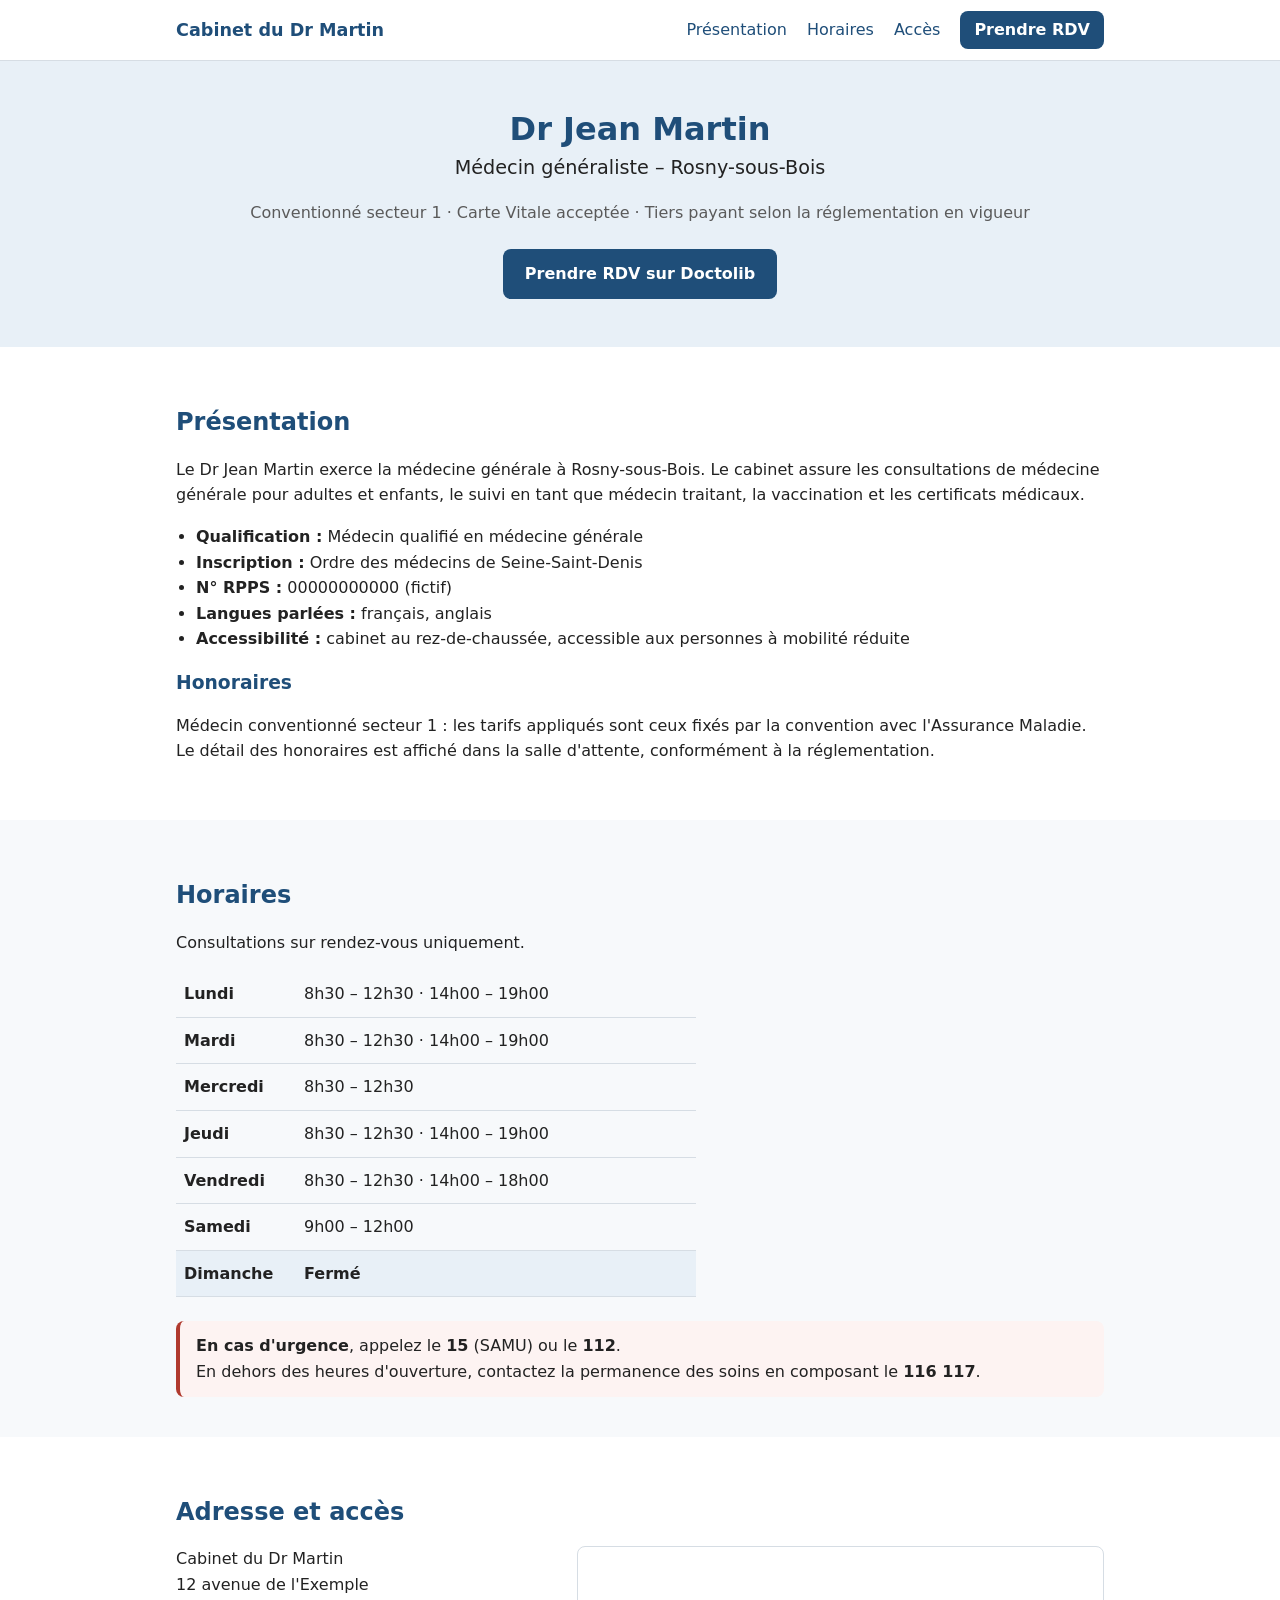
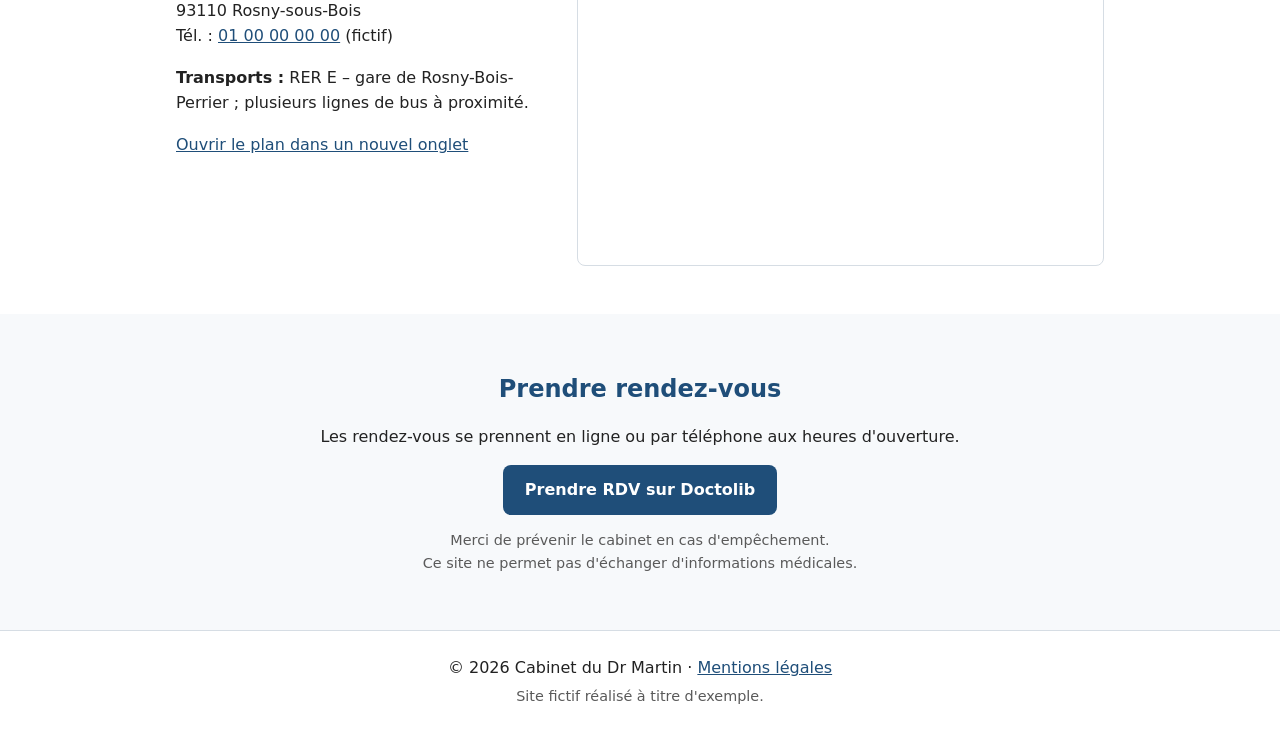
==== index.html @ 573ec7a5 "Premier commit : site vitrine du cabinet du Dr Martin Co-Authored-By: Claude Opus 5.5 <noreply@anthr" ====
<!DOCTYPE html>
<html lang="fr">
<head>
  <meta charset="UTF-8">
  <meta name="viewport" content="width=device-width, initial-scale=1">
  <title>Cabinet du Dr Martin – Médecin généraliste – Rosny-sous-Bois</title>
  <meta name="description" content="Informations pratiques du cabinet du Dr Martin, médecin généraliste à Rosny-sous-Bois : horaires, adresse, prise de rendez-vous.">
  <link rel="stylesheet" href="style.css">
</head>
<body>
  <a class="skip-link" href="#contenu">Aller au contenu</a>

  <header class="site-header">
    <div class="container header-inner">
      <a href="index.html" class="brand">Cabinet du Dr Martin</a>
      <button class="menu-toggle" aria-expanded="false" aria-controls="menu">Menu</button>
      <nav id="menu" class="nav" aria-label="Navigation principale">
        <a href="#presentation">Présentation</a>
        <a href="#horaires">Horaires</a>
        <a href="#acces">Accès</a>
        <a href="#rdv" class="btn btn-small">Prendre RDV</a>
      </nav>
    </div>
  </header>

  <main id="contenu">
    <section class="hero">
      <div class="container">
        <h1>Dr Jean Martin</h1>
        <p class="subtitle">Médecin généraliste – Rosny-sous-Bois</p>
        <p class="info-line">Conventionné secteur 1 · Carte Vitale acceptée · Tiers payant selon la réglementation en vigueur</p>
        <a href="https://www.doctolib.fr/medecin-generaliste/rosny-sous-bois/dr-martin-fictif" class="btn" target="_blank" rel="noopener">Prendre RDV sur Doctolib</a>
      </div>
    </section>

    <section id="presentation" class="section">
      <div class="container">
        <h2>Présentation</h2>
        <p>Le Dr Jean Martin exerce la médecine générale à Rosny-sous-Bois. Le cabinet assure les consultations de médecine générale pour adultes et enfants, le suivi en tant que médecin traitant, la vaccination et les certificats médicaux.</p>
        <ul class="facts">
          <li><strong>Qualification :</strong> Médecin qualifié en médecine générale</li>
          <li><strong>Inscription :</strong> Ordre des médecins de Seine-Saint-Denis</li>
          <li><strong>N° RPPS :</strong> 00000000000 (fictif)</li>
          <li><strong>Langues parlées :</strong> français, anglais</li>
          <li><strong>Accessibilité :</strong> cabinet au rez-de-chaussée, accessible aux personnes à mobilité réduite</li>
        </ul>

        <h3>Honoraires</h3>
        <p>Médecin conventionné secteur 1 : les tarifs appliqués sont ceux fixés par la convention avec l'Assurance Maladie. Le détail des honoraires est affiché dans la salle d'attente, conformément à la réglementation.</p>
      </div>
    </section>

    <section id="horaires" class="section section-alt">
      <div class="container">
        <h2>Horaires</h2>
        <p>Consultations sur rendez-vous uniquement.</p>
        <table class="hours">
          <caption class="visually-hidden">Horaires d'ouverture du cabinet</caption>
          <tbody>
            <tr data-day="1"><th scope="row">Lundi</th><td>8h30 – 12h30 · 14h00 – 19h00</td></tr>
            <tr data-day="2"><th scope="row">Mardi</th><td>8h30 – 12h30 · 14h00 – 19h00</td></tr>
            <tr data-day="3"><th scope="row">Mercredi</th><td>8h30 – 12h30</td></tr>
            <tr data-day="4"><th scope="row">Jeudi</th><td>8h30 – 12h30 · 14h00 – 19h00</td></tr>
            <tr data-day="5"><th scope="row">Vendredi</th><td>8h30 – 12h30 · 14h00 – 18h00</td></tr>
            <tr data-day="6"><th scope="row">Samedi</th><td>9h00 – 12h00</td></tr>
            <tr data-day="0"><th scope="row">Dimanche</th><td>Fermé</td></tr>
          </tbody>
        </table>
        <div class="notice" role="note">
          <p><strong>En cas d'urgence</strong>, appelez le <strong>15</strong> (SAMU) ou le <strong>112</strong>.<br>
          En dehors des heures d'ouverture, contactez la permanence des soins en composant le <strong>116 117</strong>.</p>
        </div>
      </div>
    </section>

    <section id="acces" class="section">
      <div class="container">
        <h2>Adresse et accès</h2>
        <div class="access-grid">
          <div>
            <address>
              Cabinet du Dr Martin<br>
              12 avenue de l'Exemple<br>
              93110 Rosny-sous-Bois<br>
              Tél. : <a href="tel:+33100000000">01 00 00 00 00</a> (fictif)
            </address>
            <p><strong>Transports :</strong> RER E – gare de Rosny-Bois-Perrier ; plusieurs lignes de bus à proximité.</p>
            <p><a href="https://www.openstreetmap.org/?mlat=48.8747&amp;mlon=2.4859#map=16/48.8747/2.4859" target="_blank" rel="noopener">Ouvrir le plan dans un nouvel onglet</a></p>
          </div>
          <div class="map">
            <iframe
              title="Plan d'accès au cabinet (OpenStreetMap)"
              src="https://www.openstreetmap.org/export/embed.html?bbox=2.4789%2C48.8712%2C2.4929%2C48.8782&amp;layer=mapnik&amp;marker=48.8747%2C2.4859"
              loading="lazy"></iframe>
          </div>
        </div>
      </div>
    </section>

    <section id="rdv" class="section section-alt">
      <div class="container center">
        <h2>Prendre rendez-vous</h2>
        <p>Les rendez-vous se prennent en ligne ou par téléphone aux heures d'ouverture.</p>
        <a href="https://www.doctolib.fr/medecin-generaliste/rosny-sous-bois/dr-martin-fictif" class="btn" target="_blank" rel="noopener">Prendre RDV sur Doctolib</a>
        <p class="small">Merci de prévenir le cabinet en cas d'empêchement.<br>Ce site ne permet pas d'échanger d'informations médicales.</p>
      </div>
    </section>
  </main>

  <footer class="site-footer">
    <div class="container">
      <p>© <span id="year">2026</span> Cabinet du Dr Martin · <a href="mentions-legales.html">Mentions légales</a></p>
      <p class="small">Site fictif réalisé à titre d'exemple.</p>
    </div>
  </footer>

  <script src="script.js"></script>
</body>
</html>
---- style.css ----
/* ===== Couleurs et réglages de base ===== */
:root {
  --bleu: #1f4e79;
  --bleu-clair: #e8f0f7;
  --texte: #222;
  --gris: #5a5a5a;
  --fond: #fff;
  --bord: #d6dde4;
  --rayon: 8px;
}

* { box-sizing: border-box; }

body {
  margin: 0;
  font-family: system-ui, -apple-system, "Segoe UI", Roboto, Arial, sans-serif;
  color: var(--texte);
  background: var(--fond);
  line-height: 1.6;
}

.container { max-width: 960px; margin: 0 auto; padding: 0 16px; }
h1, h2, h3 { color: var(--bleu); line-height: 1.25; }
a { color: var(--bleu); }
.small { font-size: .9rem; color: var(--gris); }
.center { text-align: center; }
.visually-hidden { position: absolute; width: 1px; height: 1px; overflow: hidden; clip: rect(0 0 0 0); }

.skip-link { position: absolute; left: -999px; }
.skip-link:focus { left: 16px; top: 8px; background: #fff; padding: 8px; z-index: 10; }

/* ===== En-tête ===== */
.site-header {
  position: sticky; top: 0; z-index: 5;
  background: #fff; border-bottom: 1px solid var(--bord);
}
.header-inner { display: flex; align-items: center; justify-content: space-between; flex-wrap: wrap; min-height: 60px; }
.brand { font-weight: 700; text-decoration: none; font-size: 1.1rem; }

.menu-toggle {
  display: none; background: none; border: 1px solid var(--bord);
  border-radius: var(--rayon); padding: 6px 12px; font: inherit; cursor: pointer;
}
.nav { display: flex; gap: 20px; align-items: center; }
.nav a { text-decoration: none; }
.nav a:hover { text-decoration: underline; }

/* ===== Boutons ===== */
.btn {
  display: inline-block; background: var(--bleu); color: #fff !important;
  padding: 12px 22px; border-radius: var(--rayon); text-decoration: none !important; font-weight: 600;
}
.btn:hover, .btn:focus { background: #163a5a; }
.btn-small { padding: 6px 14px; }

/* ===== Sections ===== */
.hero { background: var(--bleu-clair); padding: 48px 0; text-align: center; }
.hero h1 { margin: 0; font-size: 2rem; }
.subtitle { font-size: 1.2rem; margin: 4px 0 8px; }
.info-line { color: var(--gris); margin-bottom: 24px; }

.section { padding: 40px 0; }
.section-alt { background: #f7f9fb; }
.facts { padding-left: 20px; }

.hours { width: 100%; max-width: 520px; border-collapse: collapse; }
.hours th, .hours td { text-align: left; padding: 10px 8px; border-bottom: 1px solid var(--bord); }
.hours th { width: 120px; }
.hours tr.today { background: var(--bleu-clair); font-weight: 600; }

.notice {
  margin-top: 24px; padding: 12px 16px;
  border-left: 4px solid #b03a2e; background: #fdf3f2; border-radius: var(--rayon);
}
.notice p { margin: 0; }

.access-grid { display: grid; grid-template-columns: 1fr 1.4fr; gap: 24px; }
address { font-style: normal; margin-bottom: 12px; }
.map iframe { width: 100%; height: 320px; border: 1px solid var(--bord); border-radius: var(--rayon); }

.legal { max-width: 760px; }

/* ===== Pied de page ===== */
.site-footer { border-top: 1px solid var(--bord); padding: 20px 0; text-align: center; }
.site-footer p { margin: 4px 0; }

/* ===== Mobile ===== */
@media (max-width: 720px) {
  .menu-toggle { display: block; }
  .nav { display: none; width: 100%; flex-direction: column; align-items: flex-start; gap: 12px; padding: 12px 0; }
  .nav.open { display: flex; }
  .nav-static { display: flex; width: auto; padding: 0; }
  .access-grid { grid-template-columns: 1fr; }
  .hero h1 { font-size: 1.6rem; }
}
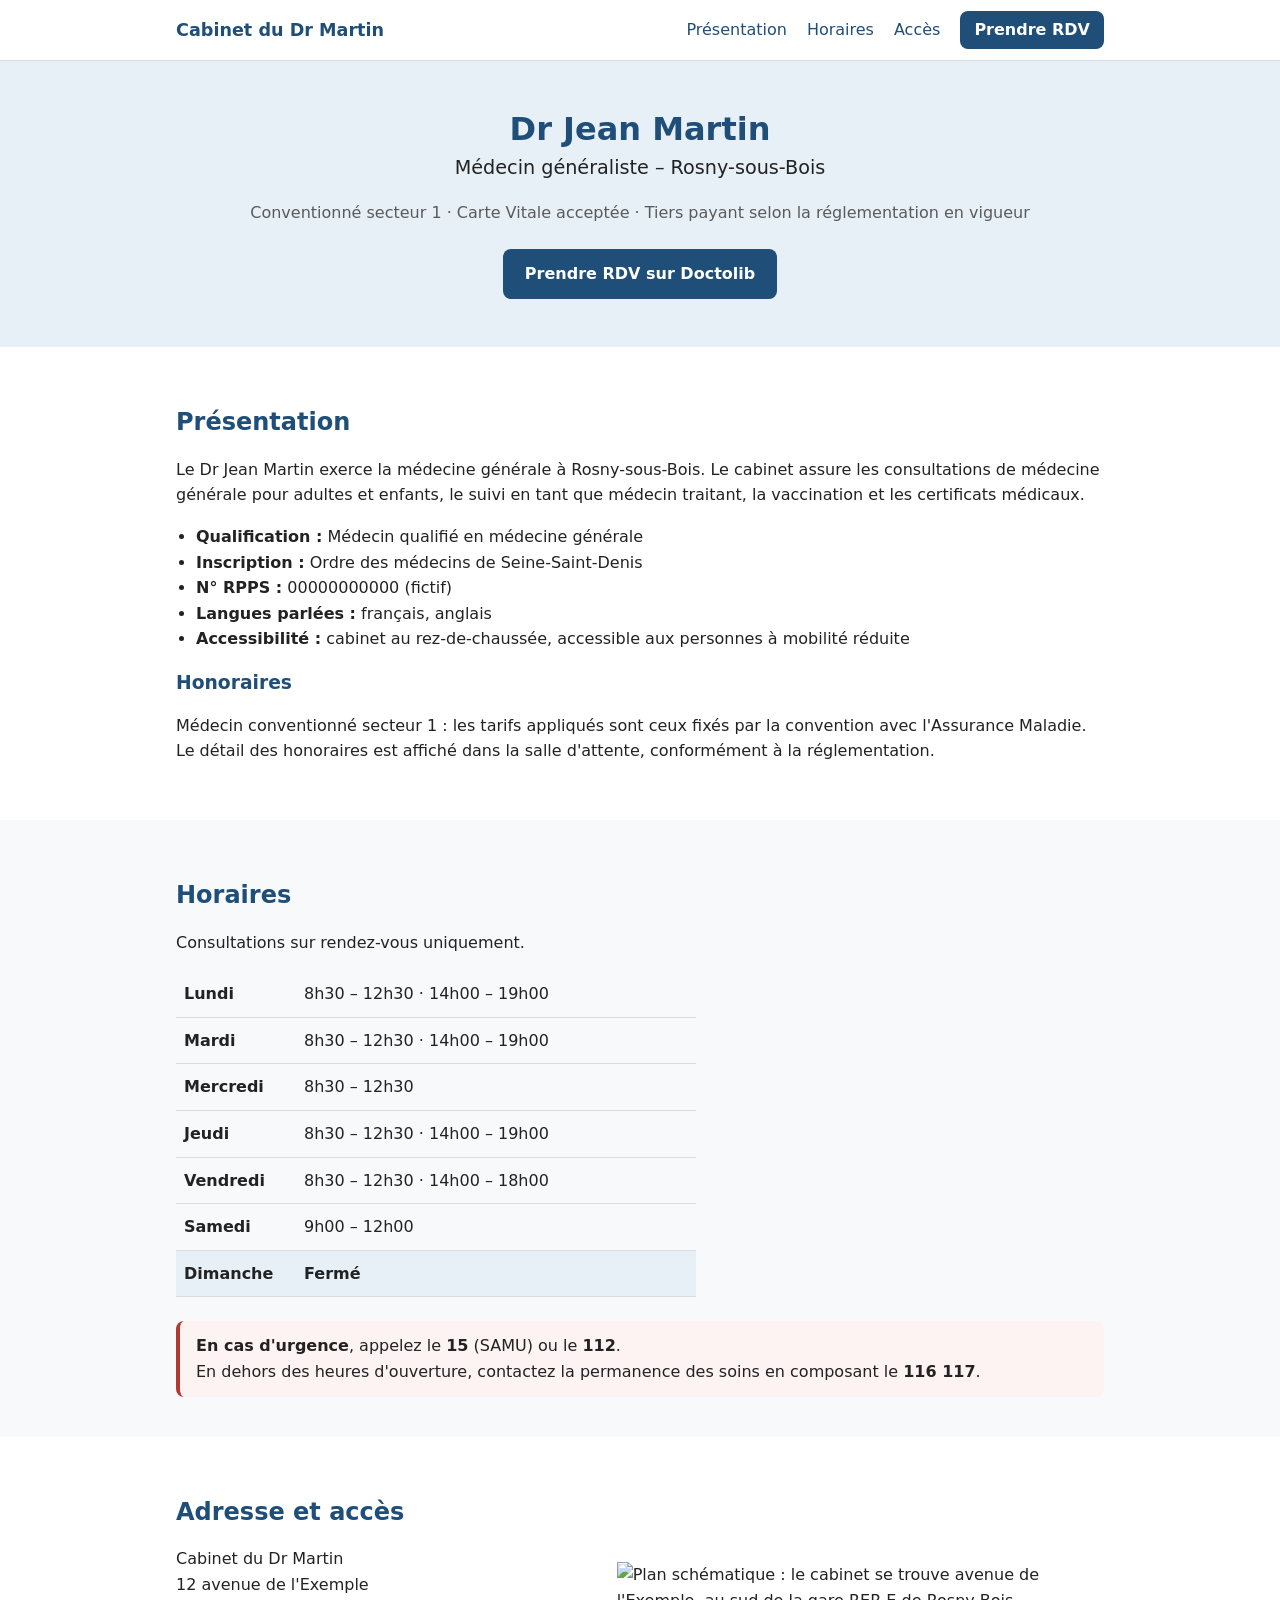
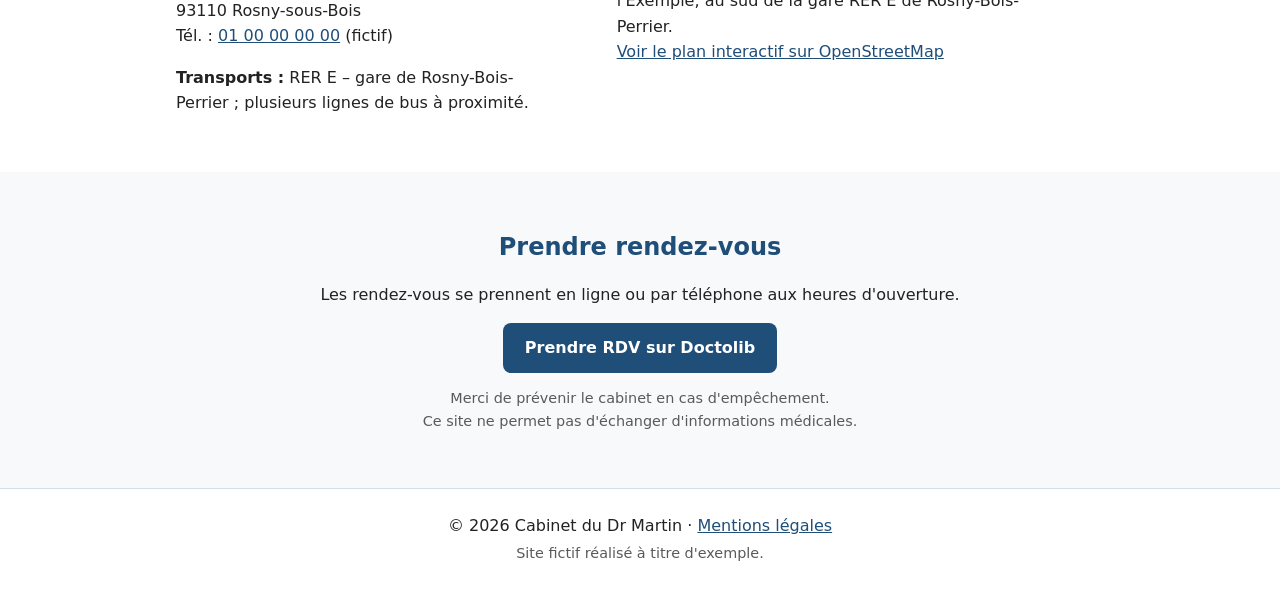
==== commit 5b85beca: "Référencement : données schema.org, favicon et balises Open Graph Co-Authored-By: Claude Opus 5.5 <n" ====
--- a/index.html
+++ b/index.html
@@ -5,7 +5,58 @@
   <meta name="viewport" content="width=device-width, initial-scale=1">
   <title>Cabinet du Dr Martin – Médecin généraliste – Rosny-sous-Bois</title>
   <meta name="description" content="Informations pratiques du cabinet du Dr Martin, médecin généraliste à Rosny-sous-Bois : horaires, adresse, prise de rendez-vous.">
+  <!-- Adresse officielle de la page (domaine fictif à remplacer) -->
+  <link rel="canonical" href="https://www.cabinet-dr-martin.example/">
+
+  <!-- Icône de l'onglet et de l'écran d'accueil -->
+  <link rel="icon" href="favicon.svg" type="image/svg+xml">
+  <link rel="apple-touch-icon" href="apple-touch-icon.png">
+
+  <!-- Open Graph : aperçu quand le lien est partagé (WhatsApp, Facebook, LinkedIn...) -->
+  <meta property="og:type" content="website">
+  <meta property="og:locale" content="fr_FR">
+  <meta property="og:site_name" content="Cabinet du Dr Martin">
+  <meta property="og:title" content="Cabinet du Dr Martin – Médecin généraliste à Rosny-sous-Bois">
+  <meta property="og:description" content="Horaires, adresse et prise de rendez-vous du cabinet de médecine générale du Dr Martin.">
+  <meta property="og:url" content="https://www.cabinet-dr-martin.example/">
+  <meta property="og:image" content="https://www.cabinet-dr-martin.example/og-image.png">
+  <meta property="og:image:width" content="1200">
+  <meta property="og:image:height" content="630">
+  <meta property="og:image:alt" content="Cabinet médical du Dr Jean Martin, médecin généraliste à Rosny-sous-Bois">
+  <meta name="twitter:card" content="summary_large_image">
+
+  <!-- Données structurées schema.org : fiche d'identité lisible par les moteurs de recherche -->
+  <script type="application/ld+json">
+  {
+    "@context": "https://schema.org",
+    "@type": "Physician",
+    "name": "Cabinet du Dr Martin",
+    "description": "Cabinet de médecine générale à Rosny-sous-Bois.",
+    "url": "https://www.cabinet-dr-martin.example/",
+    "image": "https://www.cabinet-dr-martin.example/og-image.png",
+    "telephone": "+33100000000",
+    "medicalSpecialty": "PrimaryCare",
+    "address": {
+      "@type": "PostalAddress",
+      "streetAddress": "12 avenue de l'Exemple",
+      "postalCode": "93110",
+      "addressLocality": "Rosny-sous-Bois",
+      "addressCountry": "FR"
+    },
+    "geo": { "@type": "GeoCoordinates", "latitude": 48.8747, "longitude": 2.4859 },
+    "openingHoursSpecification": [
+      { "@type": "OpeningHoursSpecification", "dayOfWeek": ["Monday", "Tuesday", "Thursday"], "opens": "08:30", "closes": "12:30" },
+      { "@type": "OpeningHoursSpecification", "dayOfWeek": ["Monday", "Tuesday", "Thursday"], "opens": "14:00", "closes": "19:00" },
+      { "@type": "OpeningHoursSpecification", "dayOfWeek": "Wednesday", "opens": "08:30", "closes": "12:30" },
+      { "@type": "OpeningHoursSpecification", "dayOfWeek": "Friday", "opens": "08:30", "closes": "12:30" },
+      { "@type": "OpeningHoursSpecification", "dayOfWeek": "Friday", "opens": "14:00", "closes": "18:00" },
+      { "@type": "OpeningHoursSpecification", "dayOfWeek": "Saturday", "opens": "09:00", "closes": "12:00" }
+    ]
+  }
+  </script>
+
   <link rel="stylesheet" href="style.css">
+  <script>document.documentElement.classList.add('js');</script>
 </head>
 <body>
   <a class="skip-link" href="#contenu">Aller au contenu</a>
@@ -85,14 +136,12 @@
               Tél. : <a href="tel:+33100000000">01 00 00 00 00</a> (fictif)
             </address>
             <p><strong>Transports :</strong> RER E – gare de Rosny-Bois-Perrier ; plusieurs lignes de bus à proximité.</p>
-            <p><a href="https://www.openstreetmap.org/?mlat=48.8747&amp;mlon=2.4859#map=16/48.8747/2.4859" target="_blank" rel="noopener">Ouvrir le plan dans un nouvel onglet</a></p>
           </div>
-          <div class="map">
-            <iframe
-              title="Plan d'accès au cabinet (OpenStreetMap)"
-              src="https://www.openstreetmap.org/export/embed.html?bbox=2.4789%2C48.8712%2C2.4929%2C48.8782&amp;layer=mapnik&amp;marker=48.8747%2C2.4859"
-              loading="lazy"></iframe>
-          </div>
+          <figure class="map">
+            <img src="plan.svg" width="600" height="400" loading="lazy"
+                 alt="Plan schématique : le cabinet se trouve avenue de l'Exemple, au sud de la gare RER E de Rosny-Bois-Perrier.">
+            <figcaption><a href="https://www.openstreetmap.org/?mlat=48.8747&amp;mlon=2.4859#map=17/48.8747/2.4859" target="_blank" rel="noopener">Voir le plan interactif sur OpenStreetMap<span class="visually-hidden"> (nouvel onglet)</span></a></figcaption>
+          </figure>
         </div>
       </div>
     </section>
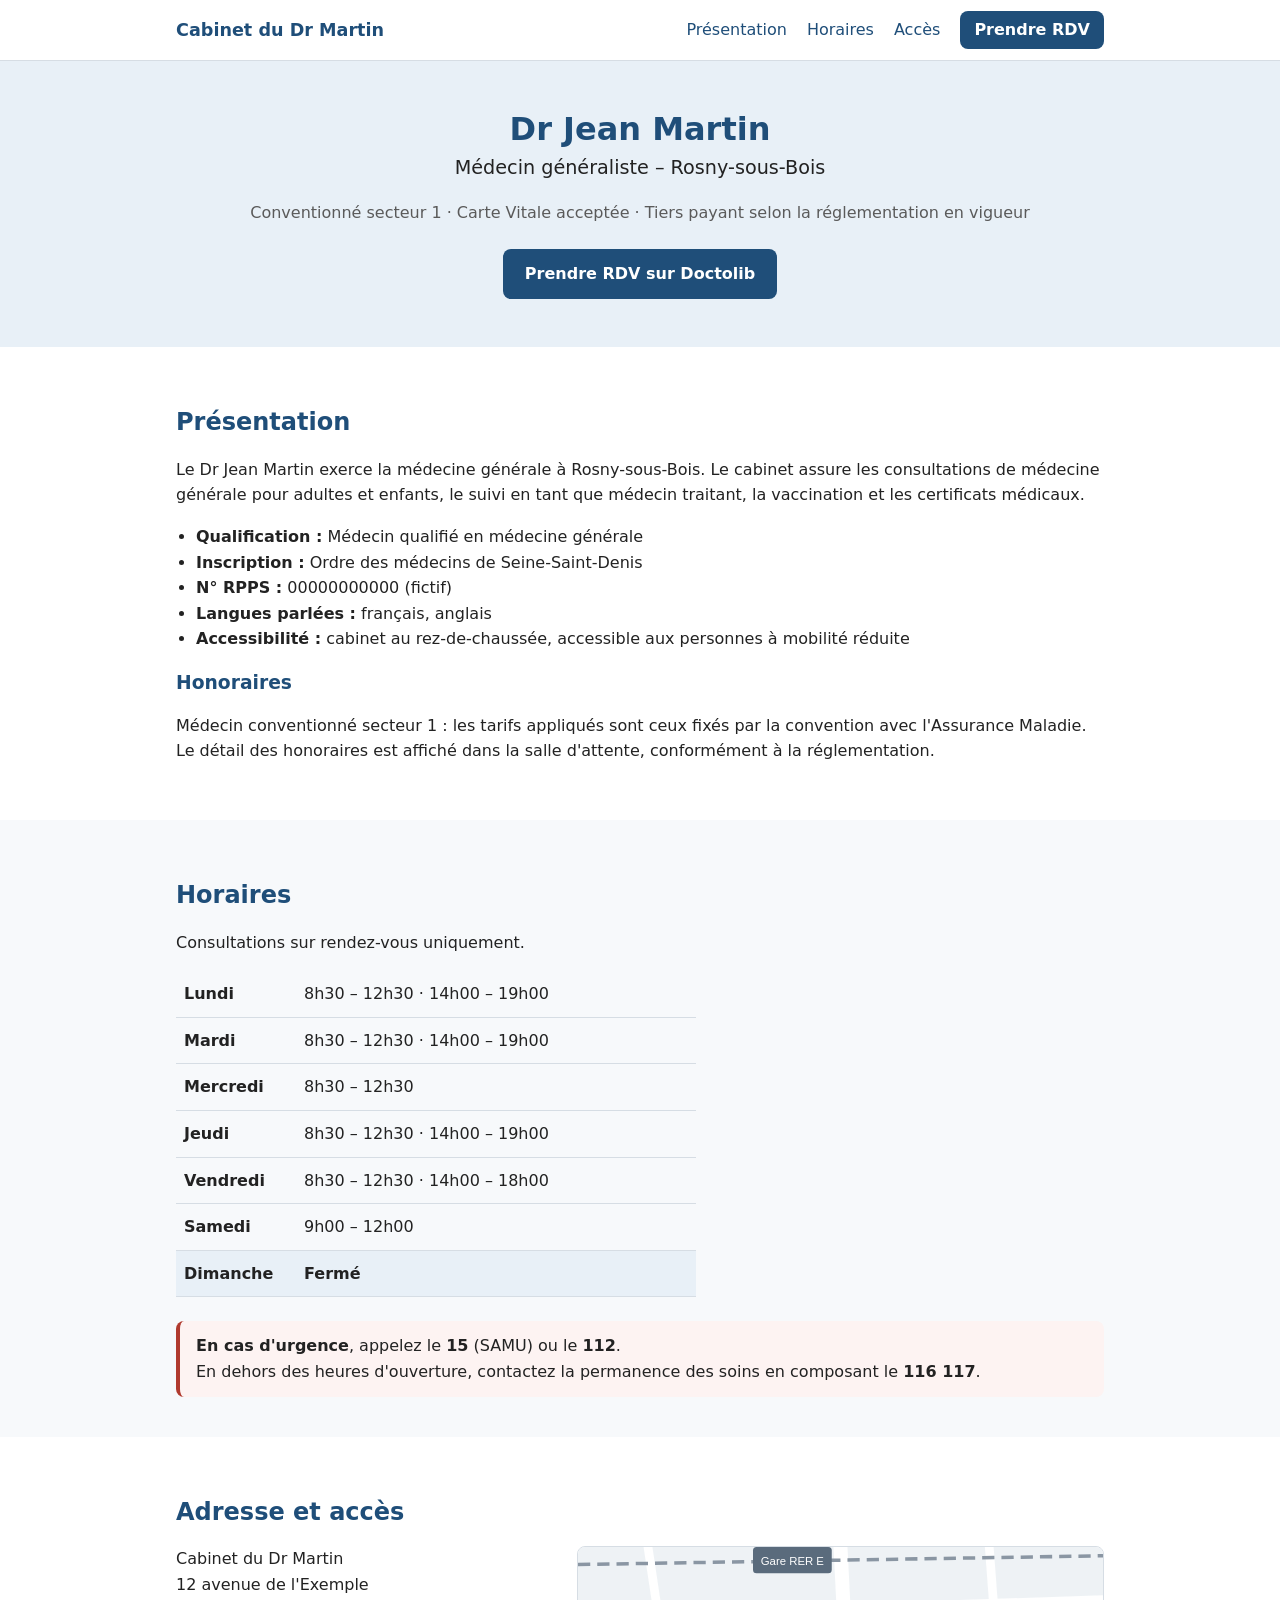
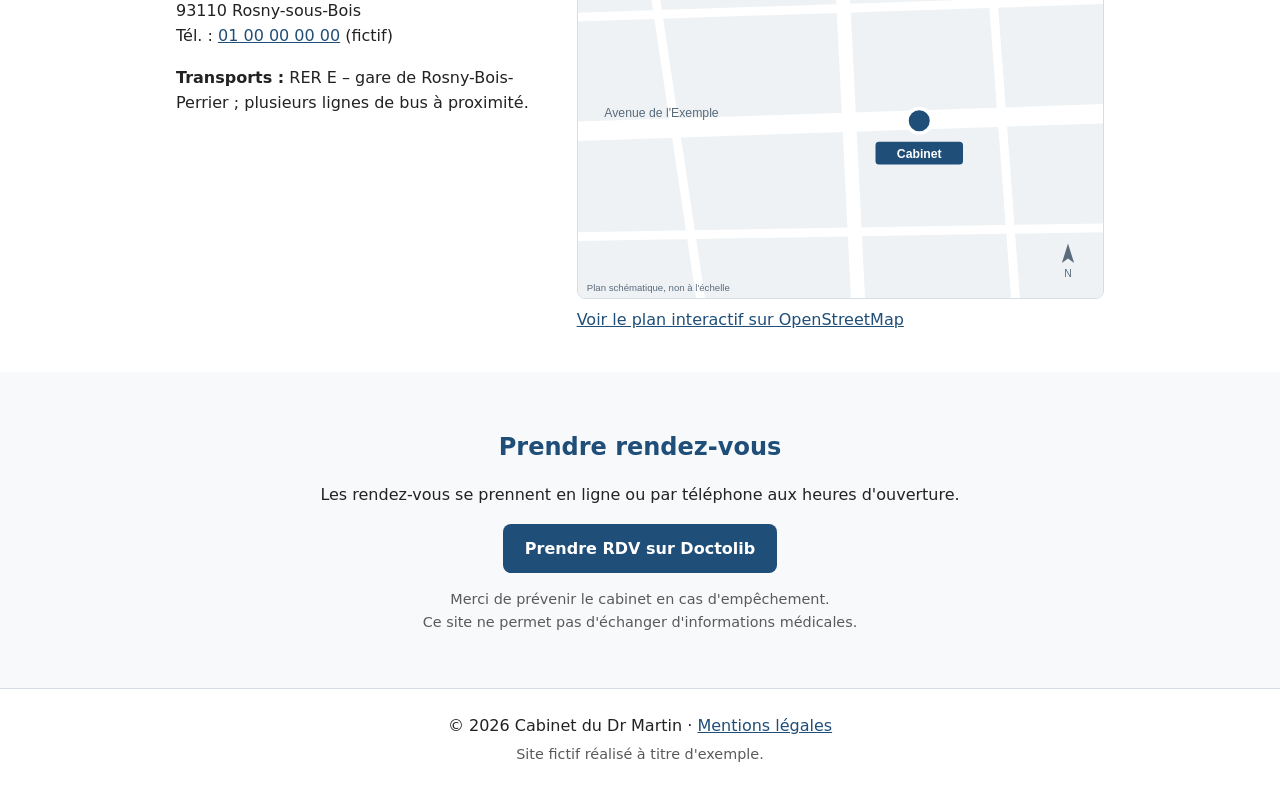
==== commit 8555ef20: "Accessibilité : menu visible sans JavaScript, titres non masqués par l'en-tête ; plan en image local" ====
--- a/index.html
+++ b/index.html
@@ -5,56 +5,6 @@
   <meta name="viewport" content="width=device-width, initial-scale=1">
   <title>Cabinet du Dr Martin – Médecin généraliste – Rosny-sous-Bois</title>
   <meta name="description" content="Informations pratiques du cabinet du Dr Martin, médecin généraliste à Rosny-sous-Bois : horaires, adresse, prise de rendez-vous.">
-  <!-- Adresse officielle de la page (domaine fictif à remplacer) -->
-  <link rel="canonical" href="https://www.cabinet-dr-martin.example/">
-
-  <!-- Icône de l'onglet et de l'écran d'accueil -->
-  <link rel="icon" href="favicon.svg" type="image/svg+xml">
-  <link rel="apple-touch-icon" href="apple-touch-icon.png">
-
-  <!-- Open Graph : aperçu quand le lien est partagé (WhatsApp, Facebook, LinkedIn...) -->
-  <meta property="og:type" content="website">
-  <meta property="og:locale" content="fr_FR">
-  <meta property="og:site_name" content="Cabinet du Dr Martin">
-  <meta property="og:title" content="Cabinet du Dr Martin – Médecin généraliste à Rosny-sous-Bois">
-  <meta property="og:description" content="Horaires, adresse et prise de rendez-vous du cabinet de médecine générale du Dr Martin.">
-  <meta property="og:url" content="https://www.cabinet-dr-martin.example/">
-  <meta property="og:image" content="https://www.cabinet-dr-martin.example/og-image.png">
-  <meta property="og:image:width" content="1200">
-  <meta property="og:image:height" content="630">
-  <meta property="og:image:alt" content="Cabinet médical du Dr Jean Martin, médecin généraliste à Rosny-sous-Bois">
-  <meta name="twitter:card" content="summary_large_image">
-
-  <!-- Données structurées schema.org : fiche d'identité lisible par les moteurs de recherche -->
-  <script type="application/ld+json">
-  {
-    "@context": "https://schema.org",
-    "@type": "Physician",
-    "name": "Cabinet du Dr Martin",
-    "description": "Cabinet de médecine générale à Rosny-sous-Bois.",
-    "url": "https://www.cabinet-dr-martin.example/",
-    "image": "https://www.cabinet-dr-martin.example/og-image.png",
-    "telephone": "+33100000000",
-    "medicalSpecialty": "PrimaryCare",
-    "address": {
-      "@type": "PostalAddress",
-      "streetAddress": "12 avenue de l'Exemple",
-      "postalCode": "93110",
-      "addressLocality": "Rosny-sous-Bois",
-      "addressCountry": "FR"
-    },
-    "geo": { "@type": "GeoCoordinates", "latitude": 48.8747, "longitude": 2.4859 },
-    "openingHoursSpecification": [
-      { "@type": "OpeningHoursSpecification", "dayOfWeek": ["Monday", "Tuesday", "Thursday"], "opens": "08:30", "closes": "12:30" },
-      { "@type": "OpeningHoursSpecification", "dayOfWeek": ["Monday", "Tuesday", "Thursday"], "opens": "14:00", "closes": "19:00" },
-      { "@type": "OpeningHoursSpecification", "dayOfWeek": "Wednesday", "opens": "08:30", "closes": "12:30" },
-      { "@type": "OpeningHoursSpecification", "dayOfWeek": "Friday", "opens": "08:30", "closes": "12:30" },
-      { "@type": "OpeningHoursSpecification", "dayOfWeek": "Friday", "opens": "14:00", "closes": "18:00" },
-      { "@type": "OpeningHoursSpecification", "dayOfWeek": "Saturday", "opens": "09:00", "closes": "12:00" }
-    ]
-  }
-  </script>
-
   <link rel="stylesheet" href="style.css">
   <script>document.documentElement.classList.add('js');</script>
 </head>
--- a/style.css
+++ b/style.css
@@ -18,6 +18,9 @@
   background: var(--fond);
   line-height: 1.6;
 }
+
+/* Laisse la place de l'en-tête fixe quand on arrive sur une section via le menu */
+[id] { scroll-margin-top: 76px; }
 
 .container { max-width: 960px; margin: 0 auto; padding: 0 16px; }
 h1, h2, h3 { color: var(--bleu); line-height: 1.25; }
@@ -76,7 +79,9 @@
 
 .access-grid { display: grid; grid-template-columns: 1fr 1.4fr; gap: 24px; }
 address { font-style: normal; margin-bottom: 12px; }
-.map iframe { width: 100%; height: 320px; border: 1px solid var(--bord); border-radius: var(--rayon); }
+.map { margin: 0; }
+.map img { display: block; width: 100%; height: auto; border: 1px solid var(--bord); border-radius: var(--rayon); }
+.map figcaption { margin-top: 8px; }
 
 .legal { max-width: 760px; }
 
@@ -86,9 +91,11 @@
 
 /* ===== Mobile ===== */
 @media (max-width: 720px) {
-  .menu-toggle { display: block; }
-  .nav { display: none; width: 100%; flex-direction: column; align-items: flex-start; gap: 12px; padding: 12px 0; }
-  .nav.open { display: flex; }
+  /* Sans JavaScript : menu toujours visible, en colonne. Avec JavaScript : replié derrière le bouton. */
+  .nav { width: 100%; flex-direction: column; align-items: flex-start; gap: 12px; padding: 12px 0; }
+  .js .menu-toggle { display: block; }
+  .js .nav { display: none; }
+  .js .nav.open { display: flex; }
   .nav-static { display: flex; width: auto; padding: 0; }
   .access-grid { grid-template-columns: 1fr; }
   .hero h1 { font-size: 1.6rem; }
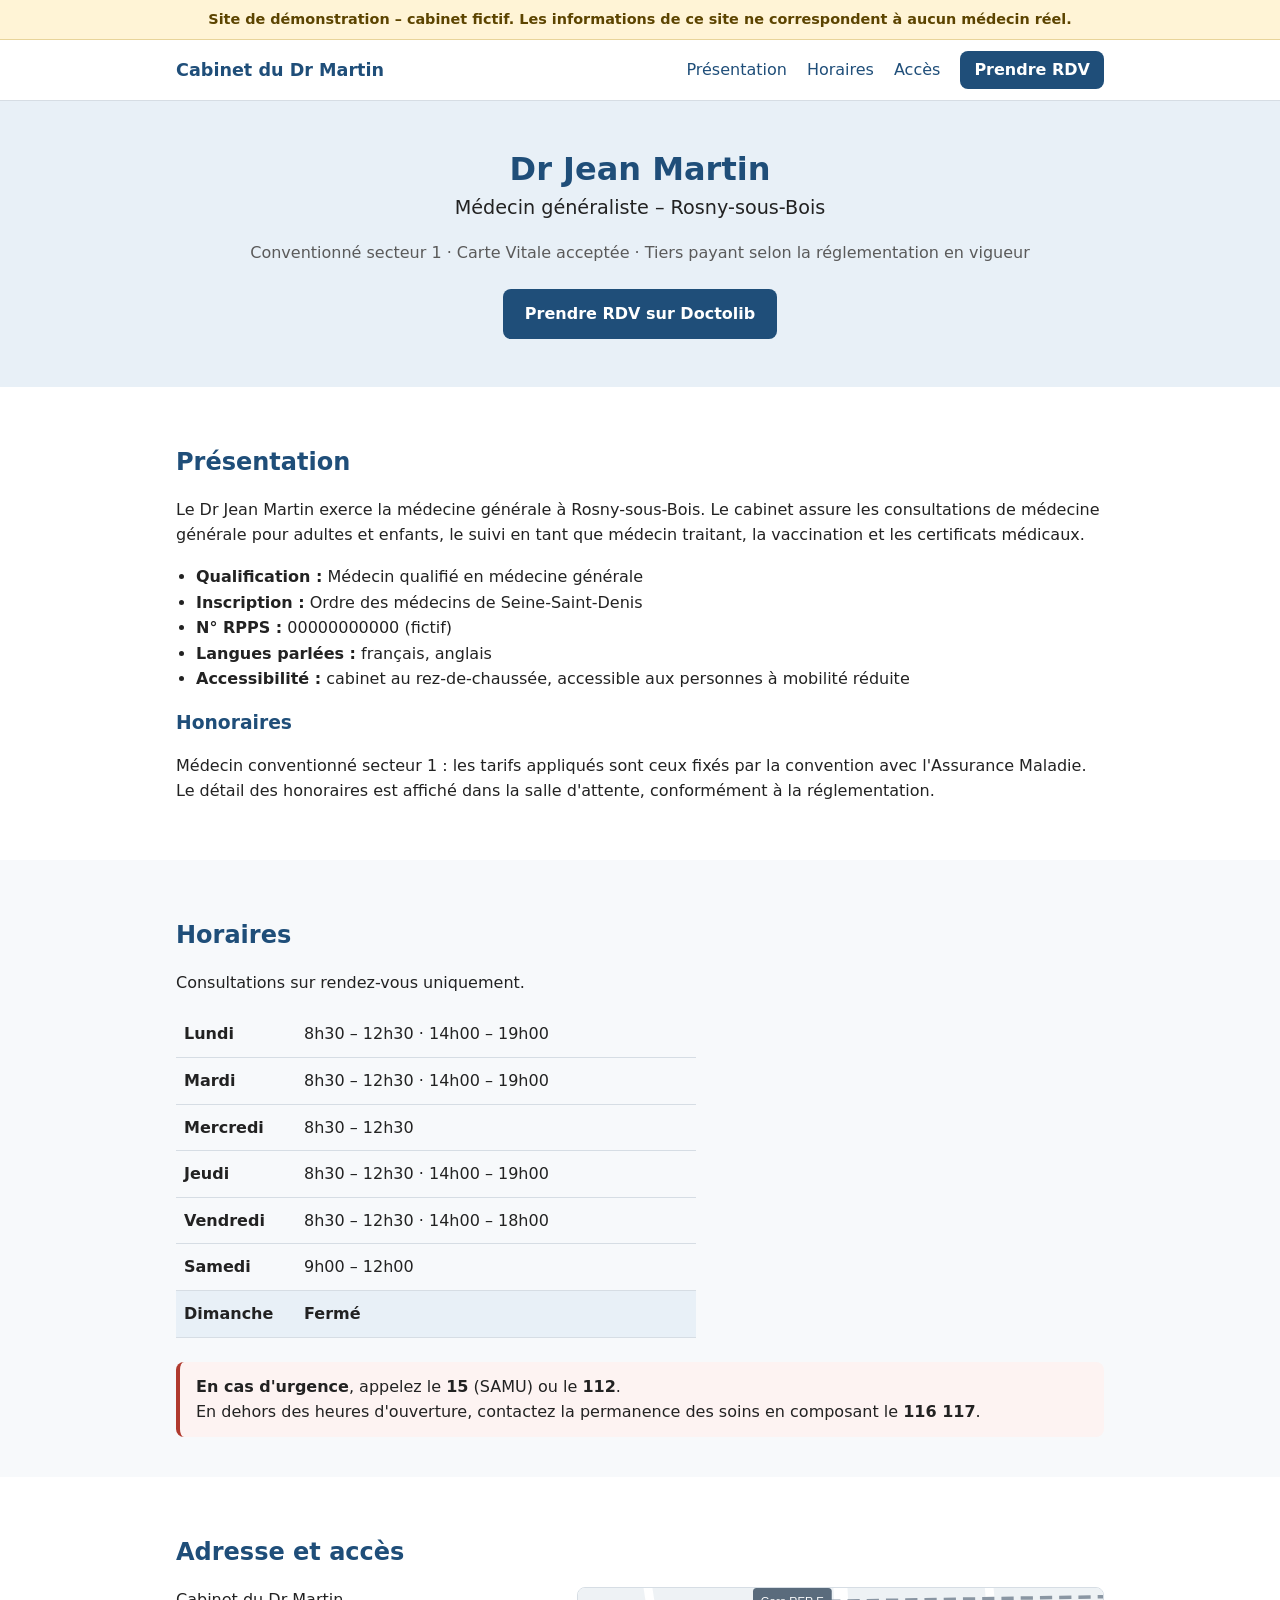
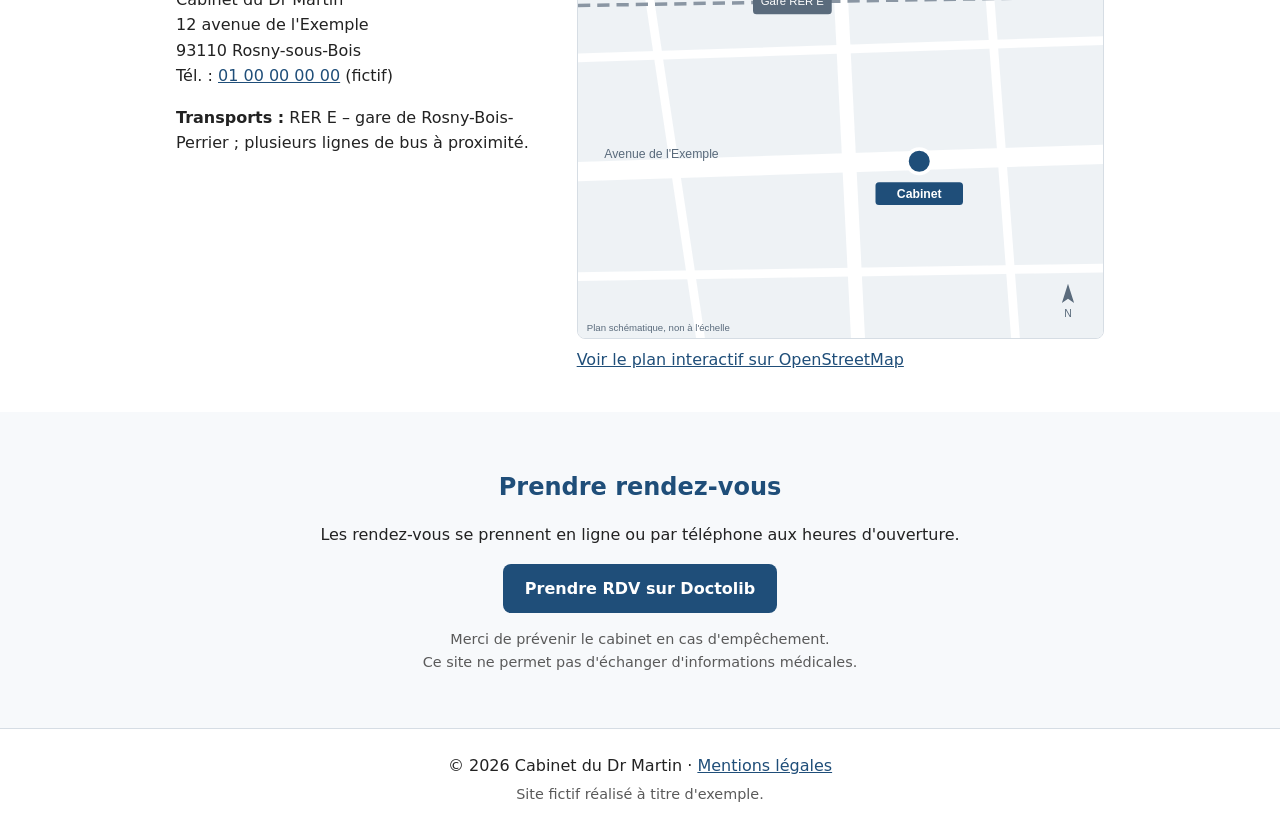
==== commit faea3ce8: "Adresse GitHub Pages dans les métadonnées et bandeau « site de démonstration » Co-Authored-By: Claud" ====
--- a/index.html
+++ b/index.html
@@ -5,10 +5,61 @@
   <meta name="viewport" content="width=device-width, initial-scale=1">
   <title>Cabinet du Dr Martin – Médecin généraliste – Rosny-sous-Bois</title>
   <meta name="description" content="Informations pratiques du cabinet du Dr Martin, médecin généraliste à Rosny-sous-Bois : horaires, adresse, prise de rendez-vous.">
+  <!-- Adresse officielle de la page -->
+  <link rel="canonical" href="https://ndioursidi-commits.github.io/cabinet-dr-martin/">
+
+  <!-- Icône de l'onglet et de l'écran d'accueil -->
+  <link rel="icon" href="favicon.svg" type="image/svg+xml">
+  <link rel="apple-touch-icon" href="apple-touch-icon.png">
+
+  <!-- Open Graph : aperçu quand le lien est partagé (WhatsApp, Facebook, LinkedIn...) -->
+  <meta property="og:type" content="website">
+  <meta property="og:locale" content="fr_FR">
+  <meta property="og:site_name" content="Cabinet du Dr Martin">
+  <meta property="og:title" content="Cabinet du Dr Martin – Médecin généraliste à Rosny-sous-Bois">
+  <meta property="og:description" content="Horaires, adresse et prise de rendez-vous du cabinet de médecine générale du Dr Martin.">
+  <meta property="og:url" content="https://ndioursidi-commits.github.io/cabinet-dr-martin/">
+  <meta property="og:image" content="https://ndioursidi-commits.github.io/cabinet-dr-martin/og-image.png">
+  <meta property="og:image:width" content="1200">
+  <meta property="og:image:height" content="630">
+  <meta property="og:image:alt" content="Cabinet médical du Dr Jean Martin, médecin généraliste à Rosny-sous-Bois">
+  <meta name="twitter:card" content="summary_large_image">
+
+  <!-- Données structurées schema.org : fiche d'identité lisible par les moteurs de recherche -->
+  <script type="application/ld+json">
+  {
+    "@context": "https://schema.org",
+    "@type": "Physician",
+    "name": "Cabinet du Dr Martin",
+    "description": "Cabinet de médecine générale à Rosny-sous-Bois.",
+    "url": "https://ndioursidi-commits.github.io/cabinet-dr-martin/",
+    "image": "https://ndioursidi-commits.github.io/cabinet-dr-martin/og-image.png",
+    "telephone": "+33100000000",
+    "medicalSpecialty": "PrimaryCare",
+    "address": {
+      "@type": "PostalAddress",
+      "streetAddress": "12 avenue de l'Exemple",
+      "postalCode": "93110",
+      "addressLocality": "Rosny-sous-Bois",
+      "addressCountry": "FR"
+    },
+    "geo": { "@type": "GeoCoordinates", "latitude": 48.8747, "longitude": 2.4859 },
+    "openingHoursSpecification": [
+      { "@type": "OpeningHoursSpecification", "dayOfWeek": ["Monday", "Tuesday", "Thursday"], "opens": "08:30", "closes": "12:30" },
+      { "@type": "OpeningHoursSpecification", "dayOfWeek": ["Monday", "Tuesday", "Thursday"], "opens": "14:00", "closes": "19:00" },
+      { "@type": "OpeningHoursSpecification", "dayOfWeek": "Wednesday", "opens": "08:30", "closes": "12:30" },
+      { "@type": "OpeningHoursSpecification", "dayOfWeek": "Friday", "opens": "08:30", "closes": "12:30" },
+      { "@type": "OpeningHoursSpecification", "dayOfWeek": "Friday", "opens": "14:00", "closes": "18:00" },
+      { "@type": "OpeningHoursSpecification", "dayOfWeek": "Saturday", "opens": "09:00", "closes": "12:00" }
+    ]
+  }
+  </script>
+
   <link rel="stylesheet" href="style.css">
   <script>document.documentElement.classList.add('js');</script>
 </head>
 <body>
+  <div class="demo-banner" role="note">Site de démonstration – cabinet fictif. Les informations de ce site ne correspondent à aucun médecin réel.</div>
   <a class="skip-link" href="#contenu">Aller au contenu</a>
 
   <header class="site-header">
--- a/style.css
+++ b/style.css
@@ -100,3 +100,10 @@
   .access-grid { grid-template-columns: 1fr; }
   .hero h1 { font-size: 1.6rem; }
 }
+
+/* ===== Bandeau "site de démonstration" ===== */
+.demo-banner {
+  background: #fff4d6; color: #5c4400; border-bottom: 1px solid #e8d49a;
+  text-align: center; font-size: .9rem; font-weight: 600;
+  padding: 8px max(16px, env(safe-area-inset-right, 0px)) 8px max(16px, env(safe-area-inset-left, 0px));
+}
